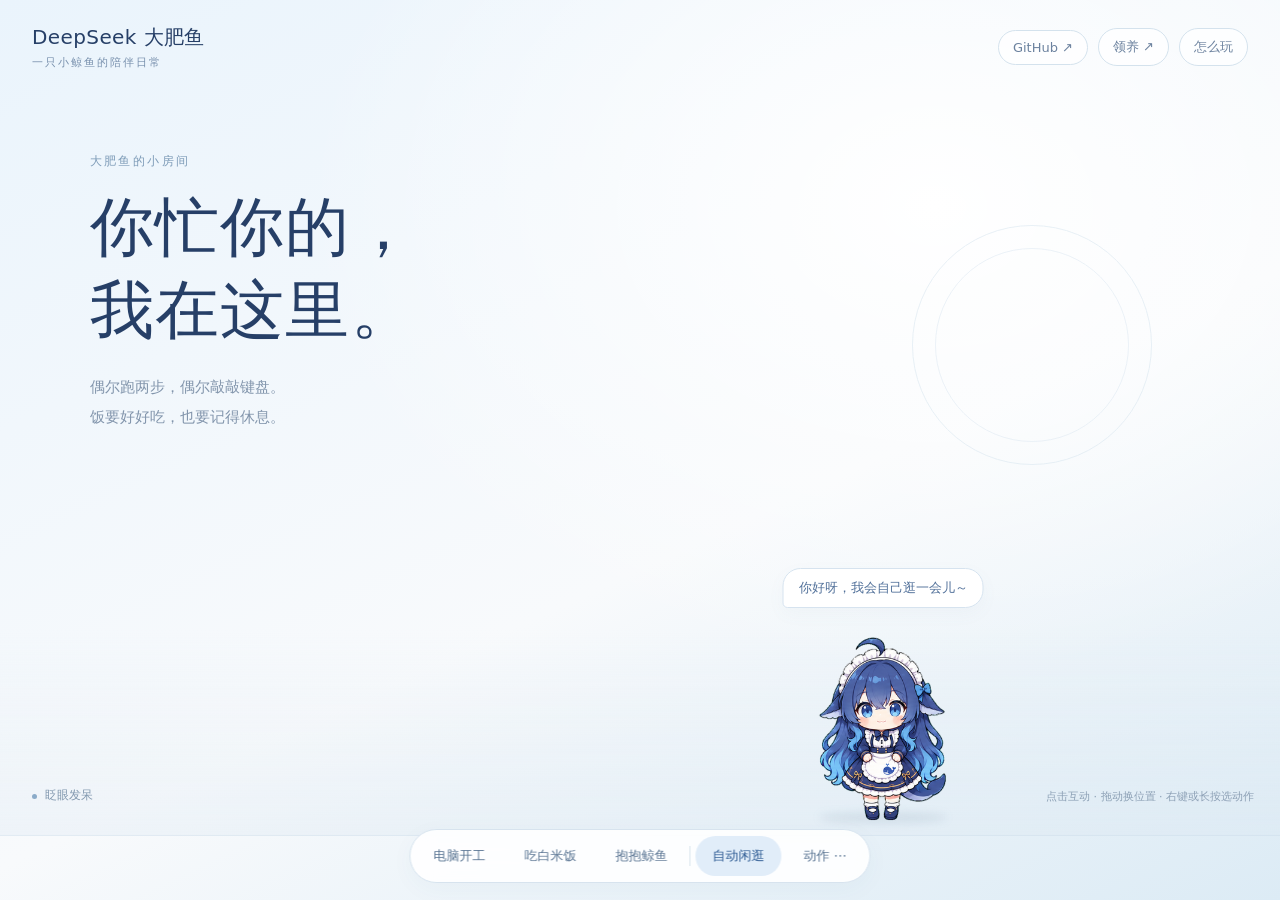
==== index.html @ 4d36d907 "Share DeepSeek pet assets, 60 fps web companion and showcase" ====
<!doctype html><html lang="zh-CN"><head><meta charset="utf-8"><meta name="viewport" content="width=device-width,initial-scale=1,viewport-fit=cover"><meta name="theme-color" content="#edf5fb"><meta name="description" content="会自己散步、开工、吃饭和抱鲸鱼的 DeepSeek 大肥鱼网页桌宠。点击互动，右键选择动作。"><title>大肥鱼的小房间 · 高清互动桌宠</title><link rel="stylesheet" href="pet.css"><link rel="preload" as="image" href="web/idle-00.webp"><script defer src="web/manifest.js"></script><script defer src="pet.js"></script></head><body>
<header><a class="brand" href="https://ai-comic-hhxk233.pages.dev/">DeepSeek 大肥鱼<span>一只小鲸鱼的陪伴日常</span></a><div class="head-links"><a class="github" href="https://github.com/hhxk233/ai-work-pet">GitHub ↗</a><a href="https://chatgpt.com/s/sharepet_6af8b683c4808191aebfabfcd5d52a30">领养 ↗</a><button data-help>怎么玩</button></div></header>
<main><div class="intro"><span class="eyebrow">大肥鱼的小房间</span><h1>你忙你的，<br>我在这里。</h1><p>偶尔跑两步，偶尔敲敲键盘。<br>饭要好好吃，也要记得休息。</p></div><div class="scene-decoration" aria-hidden="true"></div><div class="floor" aria-hidden="true"></div><div id="pet" class="pet" tabindex="0" role="button" aria-label="大肥鱼，点击互动，右键选择动作"><span class="speech" role="status" aria-live="polite"></span><span class="shadow" aria-hidden="true"></span><canvas aria-hidden="true"></canvas></div></main>
<div class="status" id="status" role="status">大肥鱼正在来这里……</div><div class="hint">点击互动 · 拖动换位置 · 右键或长按选动作</div>
<nav class="dock" aria-label="桌宠互动"><button data-action="work">电脑开工</button><button data-action="rice">吃白米饭</button><button data-action="rest">抱抱鲸鱼</button><span class="divider"></span><button data-auto aria-pressed="true">自动闲逛</button><button data-menu aria-expanded="false" aria-controls="menu">动作 ⋯</button></nav>
<div class="menu" id="menu" role="menu" hidden><div class="menu-title">今天想做什么？</div><button role="menuitem" data-action="wave">挥挥手 <kbd>你好呀</kbd></button><button role="menuitem" data-action="jump">开心跳一下</button><button role="menuitem" data-action="left">向左小跑</button><button role="menuitem" data-action="right">向右小跑</button><hr><button role="menuitem" data-action="work">打开电脑工作</button><button role="menuitem" data-action="rice">端起白米饭吃</button><button role="menuitem" data-action="rest">抱小鲸鱼休息</button><button role="menuitem" data-action="stretch">伸懒腰、揉眼睛</button><button role="menuitem" data-action="failed">委屈一下，再振作</button><button role="menuitem" data-action="idle">就在这里发呆</button><hr><button role="menuitem" data-auto aria-pressed="true">自动闲逛</button><button role="menuitem" data-size>切换大／小只</button><button role="menuitem" data-pause aria-pressed="false">暂停动画</button></div>
<dialog class="help" id="help"><h2>大肥鱼会陪着你</h2><p>打开页面，她会自己散步，过一会儿随机工作、吃饭或休息。点击她会收到回应，也可以拖动她换个位置。</p><p>右键点击大肥鱼，或点底部“动作”，就能指定动作。手机支持长按。键盘聚焦她后按回车互动，按 Shift+F10 打开动作菜单。</p><p>不想她走动时可以关闭“自动闲逛”。系统开启减少动态效果时，默认安静待着。</p><p><a href="media/showcase.mp4">观看 2 分 20 秒展示视频</a> · <a href="preview.html">查看 Pets 图集关键帧</a> · <a href="assets/spritesheet.png" download>下载图集</a></p><p class="reduce-note">非官方同人创作。网页使用高清生成画面的连续补帧，与 Pets 宿主的关键帧播放方式不同。</p><button>知道啦</button></dialog><noscript>请启用 JavaScript 与大肥鱼互动。你也可以下载仓库中的图集和展示视频。</noscript>
</body></html>
---- pet.css ----
:root{font-family:system-ui,"Microsoft YaHei",sans-serif;color:#263f67;background:#f3f8fc;color-scheme:light}*{box-sizing:border-box}body{margin:0;overflow:hidden;min-height:100svh;background:radial-gradient(ellipse at 73% 23%,#fff 0,transparent 48%),linear-gradient(155deg,#eaf4fc,#f8fafc 58%,#dcebf5);-webkit-tap-highlight-color:transparent}button,a,input{touch-action:manipulation}button{font:inherit}button,a{outline-offset:5px}a{color:inherit;text-decoration:none}button{cursor:pointer}header{position:fixed;z-index:5;top:0;left:0;right:0;display:flex;justify-content:space-between;gap:20px;align-items:center;padding:24px 32px}.brand{font-size:20px;letter-spacing:.02em}.brand span{display:block;font-size:11px;letter-spacing:.18em;color:#7890ad;margin-top:4px}.head-links{display:flex;align-items:center;gap:10px;font-size:13px;color:#6c829f}.head-links a,.head-links button{padding:9px 14px;border:1px solid #d4e2ed;border-radius:30px;background:#ffffffb0;color:inherit}.intro{position:fixed;top:150px;left:7vw;pointer-events:none;user-select:none}.eyebrow{color:#7d9bb7;font-size:12px;letter-spacing:.2em}.intro h1{font-size:clamp(35px,5vw,64px);font-weight:500;line-height:1.3;letter-spacing:.02em;margin:16px 0 20px}.intro p{color:#8295ac;font-size:15px;line-height:2}.scene-decoration{position:fixed;right:10vw;top:25vh;width:240px;height:240px;border:1px solid #dae7f0;border-radius:50%;opacity:.6;pointer-events:none}.scene-decoration:after{content:"";position:absolute;inset:22px;border:1px solid #e0eaf3;border-radius:50%}.floor{position:fixed;left:0;right:0;bottom:64px;height:23vh;background:linear-gradient(transparent,#dce8f255);border-bottom:1px solid #ccdce980;pointer-events:none}.pet{position:fixed;top:0;left:0;width:230px;height:249px;touch-action:none;cursor:grab;z-index:3;user-select:none;will-change:transform;outline:none}.pet:focus-visible{border-radius:50%;outline:2px dashed #668ebd;outline-offset:-8px}.pet.dragging{cursor:grabbing}.pet canvas{display:block;width:100%;height:100%;pointer-events:none}.shadow{position:absolute;left:22%;right:22%;bottom:2px;height:11px;background:#4e6f8d20;filter:blur(4px);border-radius:50%;z-index:-1}.speech{position:absolute;bottom:87%;left:50%;transform:translateX(-50%);padding:10px 15px;background:#fffffff0;border:1px solid #d6e3ef;border-radius:18px 18px 18px 5px;white-space:nowrap;font-size:13px;color:#52719a;box-shadow:0 6px 18px #6e8aa50b;opacity:0;transition:opacity .18s;pointer-events:none}.speech.show{opacity:1}.dock{position:fixed;z-index:6;left:50%;bottom:17px;transform:translateX(-50%);display:flex;align-items:center;gap:5px;padding:6px;background:#ffffffe3;border:1px solid #d7e3ee;border-radius:40px;box-shadow:0 6px 25px #375b7e0a;backdrop-filter:blur(12px);white-space:nowrap}.dock button{border:0;background:transparent;padding:11px 17px;border-radius:30px;font-size:13px;color:#587392}.dock button:hover,.dock button:focus-visible{background:#eaf2fa;color:#2d5b94}.dock button[aria-pressed=true]{background:#e1edf9;color:#2d5b94}.dock .divider{height:20px;width:1px;background:#d9e3ed}.hint{position:fixed;right:26px;bottom:96px;font-size:11px;color:#8ca0b5;pointer-events:none}.status{position:fixed;left:32px;bottom:96px;font-size:12px;color:#8097ae}.status:before{content:"";display:inline-block;width:5px;height:5px;background:#8babc9;border-radius:50%;margin-right:8px}.menu{position:fixed;z-index:20;min-width:196px;padding:8px;border:1px solid #d5e1ed;background:#fffffff5;border-radius:17px;box-shadow:0 15px 45px #2c476f20;max-height:calc(100svh - 24px);overflow:auto;backdrop-filter:blur(18px)}.menu[hidden]{display:none}.menu-title{font-size:11px;color:#8ca1b7;padding:8px 10px 10px}.menu button{display:flex;justify-content:space-between;align-items:center;width:100%;border:0;background:transparent;padding:10px 12px;text-align:left;color:#426287;font-size:13px;border-radius:10px}.menu button:hover,.menu button:focus-visible{background:#eaf2fb;outline:none}.menu hr{border:0;border-top:1px solid #e2eaf3;margin:5px 8px}.menu kbd{font:10px system-ui;color:#8ca1b7}.help{border:1px solid #d9e4ed;border-radius:24px;padding:30px;max-width:440px;color:#426287;background:#f9fcff;box-shadow:0 20px 70px #2c476f20}.help::backdrop{background:#34516c33;backdrop-filter:blur(6px)}.help h2{font-size:23px;font-weight:500;margin-top:0}.help p{font-size:14px;line-height:1.9;color:#768ca5}.help button{border:0;border-radius:24px;padding:11px 22px;background:#4e78a9;color:white}.help a{color:#3f6fa7;text-decoration:underline}.reduce-note{color:#8c9cad;font-size:12px}.pet-size-large .pet{width:288px;height:312px}@media(max-width:620px){header{padding:20px}.brand{font-size:18px}.head-links{gap:5px;font-size:11px}.head-links a,.head-links button{padding:8px 10px}.head-links .github{display:none}.intro{top:135px;left:8vw}.intro h1{font-size:38px}.intro p{font-size:13px}.scene-decoration{width:160px;height:160px;right:-40px;top:27vh}.pet{width:180px;height:195px}.dock{bottom:max(14px,env(safe-area-inset-bottom));gap:0;padding:5px}.dock button{padding:11px 13px;font-size:12px}.status{left:20px;bottom:88px;font-size:11px}.hint{right:20px;bottom:111px;font-size:10px}.pet-size-large .pet{width:230px;height:249px}}@media(prefers-reduced-motion:reduce){.speech{transition:none}}
@media(max-width:620px){.dock button{padding:11px 9px;font-size:11.5px}}
@media(max-width:620px){.hint{left:8vw;right:auto;top:355px;bottom:auto;font-size:10px}}
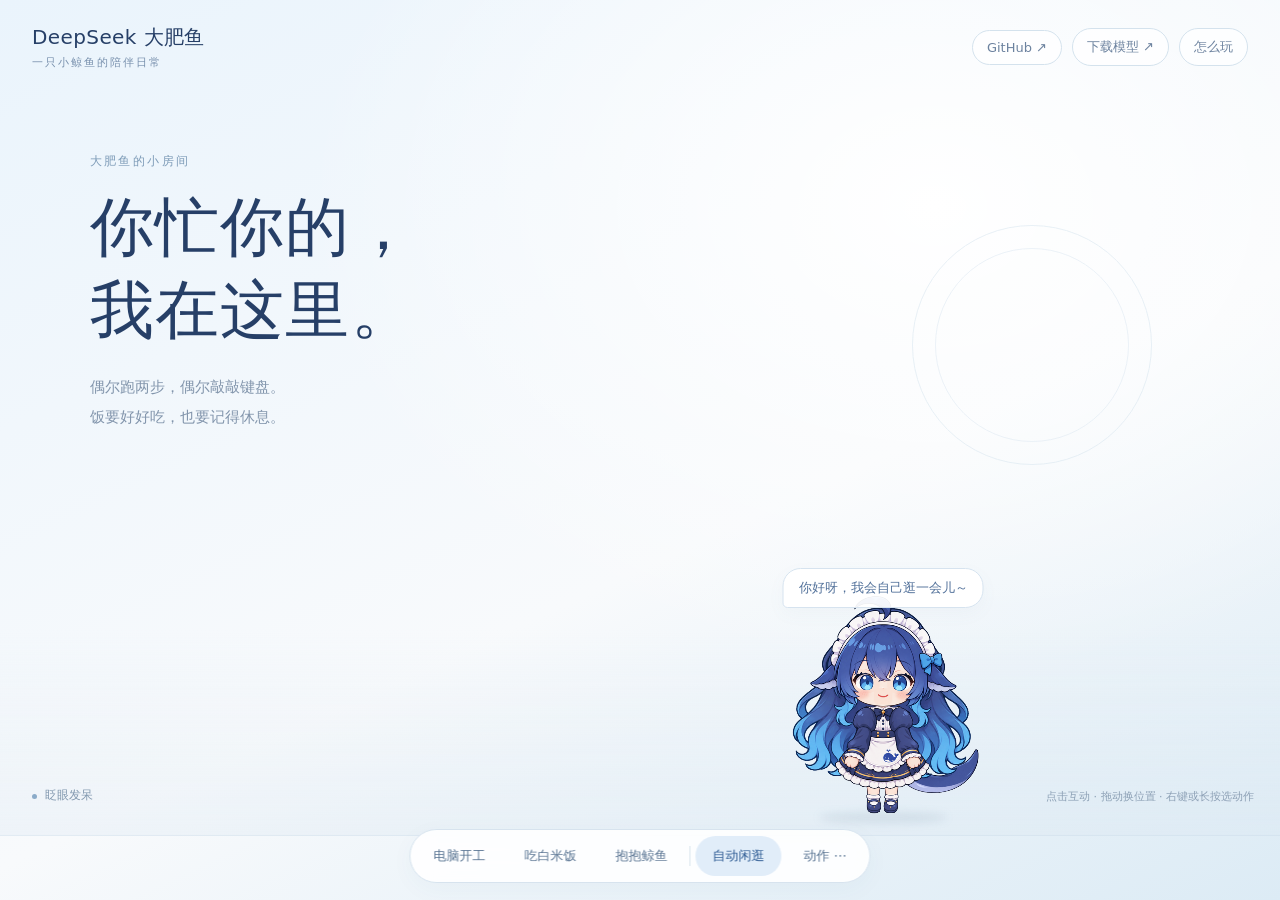
==== commit 7ca26257: "Replace interpolated clips with layered Live2D companion" ====
--- a/index.html
+++ b/index.html
@@ -1,8 +1,8 @@
-<!doctype html><html lang="zh-CN"><head><meta charset="utf-8"><meta name="viewport" content="width=device-width,initial-scale=1,viewport-fit=cover"><meta name="theme-color" content="#edf5fb"><meta name="description" content="会自己散步、开工、吃饭和抱鲸鱼的 DeepSeek 大肥鱼网页桌宠。点击互动，右键选择动作。"><title>大肥鱼的小房间 · 高清互动桌宠</title><link rel="stylesheet" href="pet.css"><link rel="preload" as="image" href="web/idle-00.webp"><script defer src="web/manifest.js"></script><script defer src="pet.js"></script></head><body>
-<header><a class="brand" href="https://ai-comic-hhxk233.pages.dev/">DeepSeek 大肥鱼<span>一只小鲸鱼的陪伴日常</span></a><div class="head-links"><a class="github" href="https://github.com/hhxk233/ai-work-pet">GitHub ↗</a><a href="https://chatgpt.com/s/sharepet_6af8b683c4808191aebfabfcd5d52a30">领养 ↗</a><button data-help>怎么玩</button></div></header>
+<!doctype html><html lang="zh-CN"><head><meta charset="utf-8"><meta name="viewport" content="width=device-width,initial-scale=1,viewport-fit=cover"><meta name="theme-color" content="#edf5fb"><meta name="description" content="会自己散步、开工、吃饭和抱鲸鱼的 DeepSeek 大肥鱼网页桌宠。点击互动，右键选择动作。"><title>大肥鱼的小房间 · 高清互动桌宠</title><link rel="stylesheet" href="pet.css"><script defer src="motion.js"></script><script defer src="rig-drive.js"></script><script defer src="pet.js"></script></head><body>
+<header><a class="brand" href="https://ai-comic-hhxk233.pages.dev/">DeepSeek 大肥鱼<span>一只小鲸鱼的陪伴日常</span></a><div class="head-links"><a class="github" href="https://github.com/hhxk233/ai-work-pet">GitHub ↗</a><a href="downloads/deepseek-live2d-source.zip" download>下载模型 ↗</a><button data-help>怎么玩</button></div></header>
 <main><div class="intro"><span class="eyebrow">大肥鱼的小房间</span><h1>你忙你的，<br>我在这里。</h1><p>偶尔跑两步，偶尔敲敲键盘。<br>饭要好好吃，也要记得休息。</p></div><div class="scene-decoration" aria-hidden="true"></div><div class="floor" aria-hidden="true"></div><div id="pet" class="pet" tabindex="0" role="button" aria-label="大肥鱼，点击互动，右键选择动作"><span class="speech" role="status" aria-live="polite"></span><span class="shadow" aria-hidden="true"></span><canvas aria-hidden="true"></canvas></div></main>
 <div class="status" id="status" role="status">大肥鱼正在来这里……</div><div class="hint">点击互动 · 拖动换位置 · 右键或长按选动作</div>
 <nav class="dock" aria-label="桌宠互动"><button data-action="work">电脑开工</button><button data-action="rice">吃白米饭</button><button data-action="rest">抱抱鲸鱼</button><span class="divider"></span><button data-auto aria-pressed="true">自动闲逛</button><button data-menu aria-expanded="false" aria-controls="menu">动作 ⋯</button></nav>
-<div class="menu" id="menu" role="menu" hidden><div class="menu-title">今天想做什么？</div><button role="menuitem" data-action="wave">挥挥手 <kbd>你好呀</kbd></button><button role="menuitem" data-action="jump">开心跳一下</button><button role="menuitem" data-action="left">向左小跑</button><button role="menuitem" data-action="right">向右小跑</button><hr><button role="menuitem" data-action="work">打开电脑工作</button><button role="menuitem" data-action="rice">端起白米饭吃</button><button role="menuitem" data-action="rest">抱小鲸鱼休息</button><button role="menuitem" data-action="stretch">伸懒腰、揉眼睛</button><button role="menuitem" data-action="failed">委屈一下，再振作</button><button role="menuitem" data-action="idle">就在这里发呆</button><hr><button role="menuitem" data-auto aria-pressed="true">自动闲逛</button><button role="menuitem" data-size>切换大／小只</button><button role="menuitem" data-pause aria-pressed="false">暂停动画</button></div>
-<dialog class="help" id="help"><h2>大肥鱼会陪着你</h2><p>打开页面，她会自己散步，过一会儿随机工作、吃饭或休息。点击她会收到回应，也可以拖动她换个位置。</p><p>右键点击大肥鱼，或点底部“动作”，就能指定动作。手机支持长按。键盘聚焦她后按回车互动，按 Shift+F10 打开动作菜单。</p><p>不想她走动时可以关闭“自动闲逛”。系统开启减少动态效果时，默认安静待着。</p><p><a href="media/showcase.mp4">观看 2 分 20 秒展示视频</a> · <a href="preview.html">查看 Pets 图集关键帧</a> · <a href="assets/spritesheet.png" download>下载图集</a></p><p class="reduce-note">非官方同人创作。网页使用高清生成画面的连续补帧，与 Pets 宿主的关键帧播放方式不同。</p><button>知道啦</button></dialog><noscript>请启用 JavaScript 与大肥鱼互动。你也可以下载仓库中的图集和展示视频。</noscript>
+<div class="menu" id="menu" role="menu" hidden><div class="menu-title">今天想做什么？</div><button role="menuitem" data-action="wave">挥挥手 <kbd>你好呀</kbd></button><button role="menuitem" data-action="jump">开心跳一下</button><button role="menuitem" data-action="left">向左小跑</button><button role="menuitem" data-action="right">向右小跑</button><hr><button role="menuitem" data-action="work">打开电脑工作</button><button role="menuitem" data-action="rice">端起白米饭吃</button><button role="menuitem" data-action="rest">抱小鲸鱼休息</button><button role="menuitem" data-action="think">抬头想一想</button><button role="menuitem" data-action="stretch">伸懒腰、揉眼睛</button><button role="menuitem" data-action="failed">委屈一下，再振作</button><button role="menuitem" data-action="idle">就在这里发呆</button><hr><button role="menuitem" data-auto aria-pressed="true">自动闲逛</button><button role="menuitem" data-size>切换大／小只</button><button role="menuitem" data-pause aria-pressed="false">暂停动画</button></div>
+<dialog class="help" id="help"><h2>大肥鱼会陪着你</h2><p>打开页面，她会自己散步，过一会儿随机工作、吃饭或休息。点击她会收到回应，也可以拖动她换个位置。</p><p>右键点击大肥鱼，或点底部“动作”，就能指定动作。手机支持长按。键盘聚焦她后按回车互动，按 Shift+F10 打开动作菜单。</p><p>不想她走动时可以关闭“自动闲逛”。系统开启减少动态效果时，默认安静待着。</p><p><a href="media/showcase.mp4">观看 2 分 20 秒展示视频</a> · <a href="downloads/deepseek-live2d-source.zip" download>下载分层模型与源文件</a></p><p class="reduce-note">非官方同人创作。网页使用分层模型实时驱动动作；同一套脸、身体和道具保持连续。原生 Pets 仍受宿主图集播放方式限制。</p><button>知道啦</button></dialog><noscript>请启用 JavaScript 与大肥鱼互动。你也可以下载仓库中的图集和展示视频。</noscript>
 </body></html>
--- a/pet.css
+++ b/pet.css
@@ -1,3 +1,5 @@
 :root{font-family:system-ui,"Microsoft YaHei",sans-serif;color:#263f67;background:#f3f8fc;color-scheme:light}*{box-sizing:border-box}body{margin:0;overflow:hidden;min-height:100svh;background:radial-gradient(ellipse at 73% 23%,#fff 0,transparent 48%),linear-gradient(155deg,#eaf4fc,#f8fafc 58%,#dcebf5);-webkit-tap-highlight-color:transparent}button,a,input{touch-action:manipulation}button{font:inherit}button,a{outline-offset:5px}a{color:inherit;text-decoration:none}button{cursor:pointer}header{position:fixed;z-index:5;top:0;left:0;right:0;display:flex;justify-content:space-between;gap:20px;align-items:center;padding:24px 32px}.brand{font-size:20px;letter-spacing:.02em}.brand span{display:block;font-size:11px;letter-spacing:.18em;color:#7890ad;margin-top:4px}.head-links{display:flex;align-items:center;gap:10px;font-size:13px;color:#6c829f}.head-links a,.head-links button{padding:9px 14px;border:1px solid #d4e2ed;border-radius:30px;background:#ffffffb0;color:inherit}.intro{position:fixed;top:150px;left:7vw;pointer-events:none;user-select:none}.eyebrow{color:#7d9bb7;font-size:12px;letter-spacing:.2em}.intro h1{font-size:clamp(35px,5vw,64px);font-weight:500;line-height:1.3;letter-spacing:.02em;margin:16px 0 20px}.intro p{color:#8295ac;font-size:15px;line-height:2}.scene-decoration{position:fixed;right:10vw;top:25vh;width:240px;height:240px;border:1px solid #dae7f0;border-radius:50%;opacity:.6;pointer-events:none}.scene-decoration:after{content:"";position:absolute;inset:22px;border:1px solid #e0eaf3;border-radius:50%}.floor{position:fixed;left:0;right:0;bottom:64px;height:23vh;background:linear-gradient(transparent,#dce8f255);border-bottom:1px solid #ccdce980;pointer-events:none}.pet{position:fixed;top:0;left:0;width:230px;height:249px;touch-action:none;cursor:grab;z-index:3;user-select:none;will-change:transform;outline:none}.pet:focus-visible{border-radius:50%;outline:2px dashed #668ebd;outline-offset:-8px}.pet.dragging{cursor:grabbing}.pet canvas{display:block;width:100%;height:100%;pointer-events:none}.shadow{position:absolute;left:22%;right:22%;bottom:2px;height:11px;background:#4e6f8d20;filter:blur(4px);border-radius:50%;z-index:-1}.speech{position:absolute;bottom:87%;left:50%;transform:translateX(-50%);padding:10px 15px;background:#fffffff0;border:1px solid #d6e3ef;border-radius:18px 18px 18px 5px;white-space:nowrap;font-size:13px;color:#52719a;box-shadow:0 6px 18px #6e8aa50b;opacity:0;transition:opacity .18s;pointer-events:none}.speech.show{opacity:1}.dock{position:fixed;z-index:6;left:50%;bottom:17px;transform:translateX(-50%);display:flex;align-items:center;gap:5px;padding:6px;background:#ffffffe3;border:1px solid #d7e3ee;border-radius:40px;box-shadow:0 6px 25px #375b7e0a;backdrop-filter:blur(12px);white-space:nowrap}.dock button{border:0;background:transparent;padding:11px 17px;border-radius:30px;font-size:13px;color:#587392}.dock button:hover,.dock button:focus-visible{background:#eaf2fa;color:#2d5b94}.dock button[aria-pressed=true]{background:#e1edf9;color:#2d5b94}.dock .divider{height:20px;width:1px;background:#d9e3ed}.hint{position:fixed;right:26px;bottom:96px;font-size:11px;color:#8ca0b5;pointer-events:none}.status{position:fixed;left:32px;bottom:96px;font-size:12px;color:#8097ae}.status:before{content:"";display:inline-block;width:5px;height:5px;background:#8babc9;border-radius:50%;margin-right:8px}.menu{position:fixed;z-index:20;min-width:196px;padding:8px;border:1px solid #d5e1ed;background:#fffffff5;border-radius:17px;box-shadow:0 15px 45px #2c476f20;max-height:calc(100svh - 24px);overflow:auto;backdrop-filter:blur(18px)}.menu[hidden]{display:none}.menu-title{font-size:11px;color:#8ca1b7;padding:8px 10px 10px}.menu button{display:flex;justify-content:space-between;align-items:center;width:100%;border:0;background:transparent;padding:10px 12px;text-align:left;color:#426287;font-size:13px;border-radius:10px}.menu button:hover,.menu button:focus-visible{background:#eaf2fb;outline:none}.menu hr{border:0;border-top:1px solid #e2eaf3;margin:5px 8px}.menu kbd{font:10px system-ui;color:#8ca1b7}.help{border:1px solid #d9e4ed;border-radius:24px;padding:30px;max-width:440px;color:#426287;background:#f9fcff;box-shadow:0 20px 70px #2c476f20}.help::backdrop{background:#34516c33;backdrop-filter:blur(6px)}.help h2{font-size:23px;font-weight:500;margin-top:0}.help p{font-size:14px;line-height:1.9;color:#768ca5}.help button{border:0;border-radius:24px;padding:11px 22px;background:#4e78a9;color:white}.help a{color:#3f6fa7;text-decoration:underline}.reduce-note{color:#8c9cad;font-size:12px}.pet-size-large .pet{width:288px;height:312px}@media(max-width:620px){header{padding:20px}.brand{font-size:18px}.head-links{gap:5px;font-size:11px}.head-links a,.head-links button{padding:8px 10px}.head-links .github{display:none}.intro{top:135px;left:8vw}.intro h1{font-size:38px}.intro p{font-size:13px}.scene-decoration{width:160px;height:160px;right:-40px;top:27vh}.pet{width:180px;height:195px}.dock{bottom:max(14px,env(safe-area-inset-bottom));gap:0;padding:5px}.dock button{padding:11px 13px;font-size:12px}.status{left:20px;bottom:88px;font-size:11px}.hint{right:20px;bottom:111px;font-size:10px}.pet-size-large .pet{width:230px;height:249px}}@media(prefers-reduced-motion:reduce){.speech{transition:none}}
 @media(max-width:620px){.dock button{padding:11px 9px;font-size:11.5px}}
 @media(max-width:620px){.hint{left:8vw;right:auto;top:355px;bottom:auto;font-size:10px}}
+
+.pet .prop-overlay{position:absolute;inset:0;pointer-events:none}
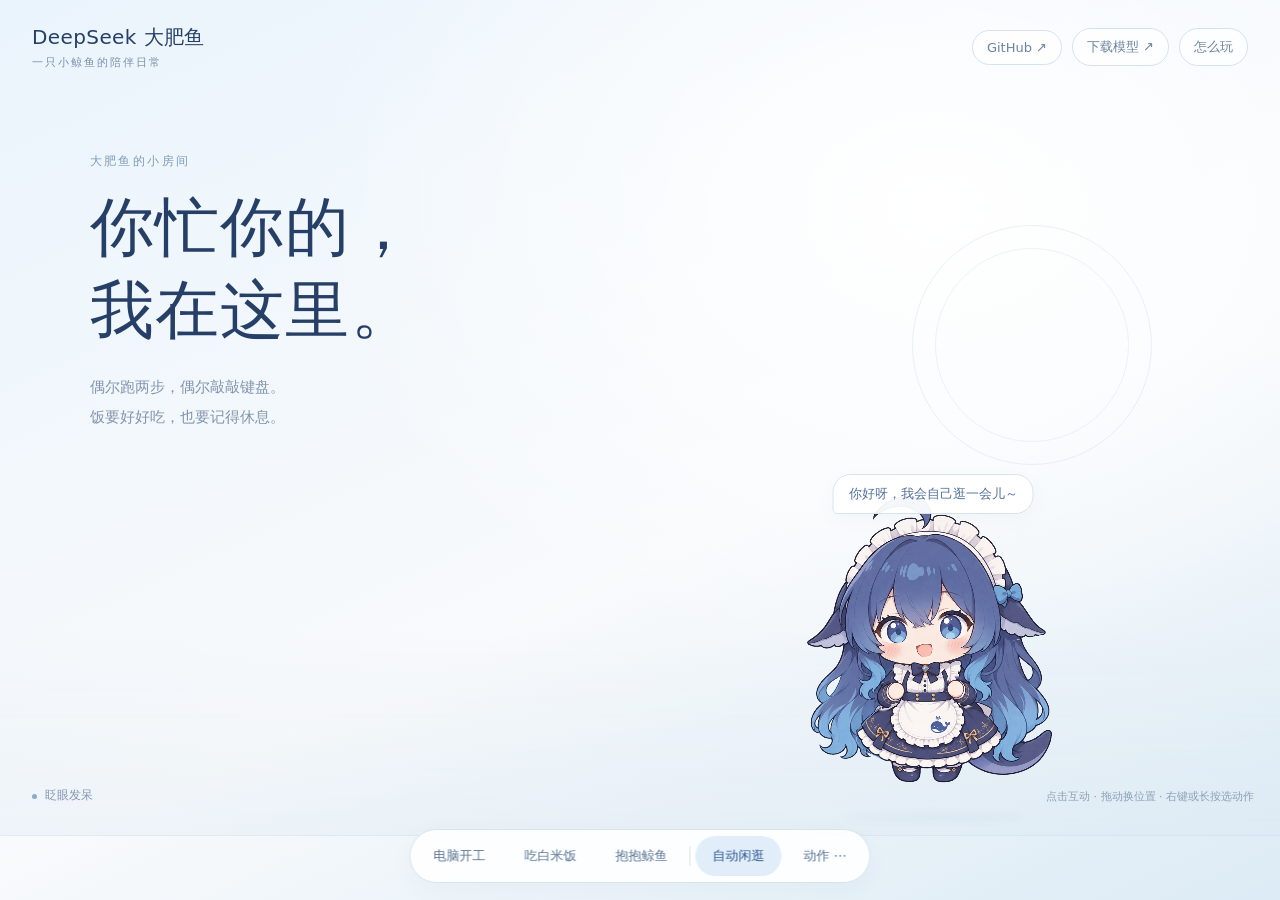
==== commit 4dcd179a: "Rebuild DeepSeek from approved reference with continuous prop interactions" ====
--- a/index.html
+++ b/index.html
@@ -1,8 +1,8 @@
-<!doctype html><html lang="zh-CN"><head><meta charset="utf-8"><meta name="viewport" content="width=device-width,initial-scale=1,viewport-fit=cover"><meta name="theme-color" content="#edf5fb"><meta name="description" content="会自己散步、开工、吃饭和抱鲸鱼的 DeepSeek 大肥鱼网页桌宠。点击互动，右键选择动作。"><title>大肥鱼的小房间 · 高清互动桌宠</title><link rel="stylesheet" href="pet.css"><script defer src="motion.js"></script><script defer src="rig-drive.js"></script><script defer src="pet.js"></script></head><body>
+<!doctype html><html lang="zh-CN"><head><meta charset="utf-8"><meta name="viewport" content="width=device-width,initial-scale=1,viewport-fit=cover"><meta name="theme-color" content="#edf5fb"><meta name="description" content="会自己散步、开工、吃饭和抱鲸鱼的 DeepSeek 大肥鱼网页桌宠。点击互动，右键选择动作。"><title>大肥鱼的小房间 · 高清互动桌宠</title><link rel="stylesheet" href="pet.css"><script defer src="motion.js"></script><script defer src="props.js"></script><script defer src="pet.js"></script></head><body>
 <header><a class="brand" href="https://ai-comic-hhxk233.pages.dev/">DeepSeek 大肥鱼<span>一只小鲸鱼的陪伴日常</span></a><div class="head-links"><a class="github" href="https://github.com/hhxk233/ai-work-pet">GitHub ↗</a><a href="downloads/deepseek-live2d-source.zip" download>下载模型 ↗</a><button data-help>怎么玩</button></div></header>
 <main><div class="intro"><span class="eyebrow">大肥鱼的小房间</span><h1>你忙你的，<br>我在这里。</h1><p>偶尔跑两步，偶尔敲敲键盘。<br>饭要好好吃，也要记得休息。</p></div><div class="scene-decoration" aria-hidden="true"></div><div class="floor" aria-hidden="true"></div><div id="pet" class="pet" tabindex="0" role="button" aria-label="大肥鱼，点击互动，右键选择动作"><span class="speech" role="status" aria-live="polite"></span><span class="shadow" aria-hidden="true"></span><canvas aria-hidden="true"></canvas></div></main>
 <div class="status" id="status" role="status">大肥鱼正在来这里……</div><div class="hint">点击互动 · 拖动换位置 · 右键或长按选动作</div>
 <nav class="dock" aria-label="桌宠互动"><button data-action="work">电脑开工</button><button data-action="rice">吃白米饭</button><button data-action="rest">抱抱鲸鱼</button><span class="divider"></span><button data-auto aria-pressed="true">自动闲逛</button><button data-menu aria-expanded="false" aria-controls="menu">动作 ⋯</button></nav>
-<div class="menu" id="menu" role="menu" hidden><div class="menu-title">今天想做什么？</div><button role="menuitem" data-action="wave">挥挥手 <kbd>你好呀</kbd></button><button role="menuitem" data-action="jump">开心跳一下</button><button role="menuitem" data-action="left">向左小跑</button><button role="menuitem" data-action="right">向右小跑</button><hr><button role="menuitem" data-action="work">打开电脑工作</button><button role="menuitem" data-action="rice">端起白米饭吃</button><button role="menuitem" data-action="rest">抱小鲸鱼休息</button><button role="menuitem" data-action="think">抬头想一想</button><button role="menuitem" data-action="stretch">伸懒腰、揉眼睛</button><button role="menuitem" data-action="failed">委屈一下，再振作</button><button role="menuitem" data-action="idle">就在这里发呆</button><hr><button role="menuitem" data-auto aria-pressed="true">自动闲逛</button><button role="menuitem" data-size>切换大／小只</button><button role="menuitem" data-pause aria-pressed="false">暂停动画</button></div>
-<dialog class="help" id="help"><h2>大肥鱼会陪着你</h2><p>打开页面，她会自己散步，过一会儿随机工作、吃饭或休息。点击她会收到回应，也可以拖动她换个位置。</p><p>右键点击大肥鱼，或点底部“动作”，就能指定动作。手机支持长按。键盘聚焦她后按回车互动，按 Shift+F10 打开动作菜单。</p><p>不想她走动时可以关闭“自动闲逛”。系统开启减少动态效果时，默认安静待着。</p><p><a href="media/showcase.mp4">观看 2 分 20 秒展示视频</a> · <a href="downloads/deepseek-live2d-source.zip" download>下载分层模型与源文件</a></p><p class="reduce-note">非官方同人创作。网页使用分层模型实时驱动动作；同一套脸、身体和道具保持连续。原生 Pets 仍受宿主图集播放方式限制。</p><button>知道啦</button></dialog><noscript>请启用 JavaScript 与大肥鱼互动。你也可以下载仓库中的图集和展示视频。</noscript>
+<div class="menu" id="menu" role="menu" hidden><div class="menu-title">今天想做什么？</div><button role="menuitem" data-action="wave">挥挥手 <kbd>你好呀</kbd></button><button role="menuitem" data-action="jump">开心跳一下</button><button role="menuitem" data-action="left">向左小跑</button><button role="menuitem" data-action="right">向右小跑</button><hr><button role="menuitem" data-action="work">打开电脑工作</button><button role="menuitem" data-action="rice">端起白米饭吃</button><button role="menuitem" data-action="rest">抱小鲸鱼休息</button><button role="menuitem" data-action="think">歪头想一想</button><button role="menuitem" data-action="stretch">伸个懒腰</button><button role="menuitem" data-action="failed">歪头撒个娇</button><button role="menuitem" data-action="idle">就在这里发呆</button><hr><button role="menuitem" data-auto aria-pressed="true">自动闲逛</button><button role="menuitem" data-size>切换大／小只</button><button role="menuitem" data-pause aria-pressed="false">暂停动画</button></div>
+<dialog class="help" id="help"><h2>大肥鱼会陪着你</h2><p>打开页面，她会自己散步，过一会儿随机工作、吃饭或休息。点击她会收到回应，也可以拖动她换个位置。</p><p>右键点击大肥鱼，或点底部“动作”，就能指定动作。手机支持长按。键盘聚焦她后按回车互动，按 Shift+F10 打开动作菜单。</p><p>不想她走动时可以关闭“自动闲逛”。系统开启减少动态效果时，默认安静待着。</p><p><a href="media/showcase.mp4">观看 2 分 20 秒展示视频</a> · <a href="downloads/deepseek-live2d-source.zip" download>下载分层模型与源文件</a></p><p class="reduce-note">非官方同人创作。按原设定重制的分层互动角色。眨眼、小步走动、抱鲸鱼，也会搬出电脑和吃白米饭。</p><button>知道啦</button></dialog><noscript>请启用 JavaScript 与大肥鱼互动。你也可以下载仓库中的图集和展示视频。</noscript>
 </body></html>
--- a/pet.css
+++ b/pet.css
@@ -1,4 +1,4 @@
-:root{font-family:system-ui,"Microsoft YaHei",sans-serif;color:#263f67;background:#f3f8fc;color-scheme:light}*{box-sizing:border-box}body{margin:0;overflow:hidden;min-height:100svh;background:radial-gradient(ellipse at 73% 23%,#fff 0,transparent 48%),linear-gradient(155deg,#eaf4fc,#f8fafc 58%,#dcebf5);-webkit-tap-highlight-color:transparent}button,a,input{touch-action:manipulation}button{font:inherit}button,a{outline-offset:5px}a{color:inherit;text-decoration:none}button{cursor:pointer}header{position:fixed;z-index:5;top:0;left:0;right:0;display:flex;justify-content:space-between;gap:20px;align-items:center;padding:24px 32px}.brand{font-size:20px;letter-spacing:.02em}.brand span{display:block;font-size:11px;letter-spacing:.18em;color:#7890ad;margin-top:4px}.head-links{display:flex;align-items:center;gap:10px;font-size:13px;color:#6c829f}.head-links a,.head-links button{padding:9px 14px;border:1px solid #d4e2ed;border-radius:30px;background:#ffffffb0;color:inherit}.intro{position:fixed;top:150px;left:7vw;pointer-events:none;user-select:none}.eyebrow{color:#7d9bb7;font-size:12px;letter-spacing:.2em}.intro h1{font-size:clamp(35px,5vw,64px);font-weight:500;line-height:1.3;letter-spacing:.02em;margin:16px 0 20px}.intro p{color:#8295ac;font-size:15px;line-height:2}.scene-decoration{position:fixed;right:10vw;top:25vh;width:240px;height:240px;border:1px solid #dae7f0;border-radius:50%;opacity:.6;pointer-events:none}.scene-decoration:after{content:"";position:absolute;inset:22px;border:1px solid #e0eaf3;border-radius:50%}.floor{position:fixed;left:0;right:0;bottom:64px;height:23vh;background:linear-gradient(transparent,#dce8f255);border-bottom:1px solid #ccdce980;pointer-events:none}.pet{position:fixed;top:0;left:0;width:230px;height:249px;touch-action:none;cursor:grab;z-index:3;user-select:none;will-change:transform;outline:none}.pet:focus-visible{border-radius:50%;outline:2px dashed #668ebd;outline-offset:-8px}.pet.dragging{cursor:grabbing}.pet canvas{display:block;width:100%;height:100%;pointer-events:none}.shadow{position:absolute;left:22%;right:22%;bottom:2px;height:11px;background:#4e6f8d20;filter:blur(4px);border-radius:50%;z-index:-1}.speech{position:absolute;bottom:87%;left:50%;transform:translateX(-50%);padding:10px 15px;background:#fffffff0;border:1px solid #d6e3ef;border-radius:18px 18px 18px 5px;white-space:nowrap;font-size:13px;color:#52719a;box-shadow:0 6px 18px #6e8aa50b;opacity:0;transition:opacity .18s;pointer-events:none}.speech.show{opacity:1}.dock{position:fixed;z-index:6;left:50%;bottom:17px;transform:translateX(-50%);display:flex;align-items:center;gap:5px;padding:6px;background:#ffffffe3;border:1px solid #d7e3ee;border-radius:40px;box-shadow:0 6px 25px #375b7e0a;backdrop-filter:blur(12px);white-space:nowrap}.dock button{border:0;background:transparent;padding:11px 17px;border-radius:30px;font-size:13px;color:#587392}.dock button:hover,.dock button:focus-visible{background:#eaf2fa;color:#2d5b94}.dock button[aria-pressed=true]{background:#e1edf9;color:#2d5b94}.dock .divider{height:20px;width:1px;background:#d9e3ed}.hint{position:fixed;right:26px;bottom:96px;font-size:11px;color:#8ca0b5;pointer-events:none}.status{position:fixed;left:32px;bottom:96px;font-size:12px;color:#8097ae}.status:before{content:"";display:inline-block;width:5px;height:5px;background:#8babc9;border-radius:50%;margin-right:8px}.menu{position:fixed;z-index:20;min-width:196px;padding:8px;border:1px solid #d5e1ed;background:#fffffff5;border-radius:17px;box-shadow:0 15px 45px #2c476f20;max-height:calc(100svh - 24px);overflow:auto;backdrop-filter:blur(18px)}.menu[hidden]{display:none}.menu-title{font-size:11px;color:#8ca1b7;padding:8px 10px 10px}.menu button{display:flex;justify-content:space-between;align-items:center;width:100%;border:0;background:transparent;padding:10px 12px;text-align:left;color:#426287;font-size:13px;border-radius:10px}.menu button:hover,.menu button:focus-visible{background:#eaf2fb;outline:none}.menu hr{border:0;border-top:1px solid #e2eaf3;margin:5px 8px}.menu kbd{font:10px system-ui;color:#8ca1b7}.help{border:1px solid #d9e4ed;border-radius:24px;padding:30px;max-width:440px;color:#426287;background:#f9fcff;box-shadow:0 20px 70px #2c476f20}.help::backdrop{background:#34516c33;backdrop-filter:blur(6px)}.help h2{font-size:23px;font-weight:500;margin-top:0}.help p{font-size:14px;line-height:1.9;color:#768ca5}.help button{border:0;border-radius:24px;padding:11px 22px;background:#4e78a9;color:white}.help a{color:#3f6fa7;text-decoration:underline}.reduce-note{color:#8c9cad;font-size:12px}.pet-size-large .pet{width:288px;height:312px}@media(max-width:620px){header{padding:20px}.brand{font-size:18px}.head-links{gap:5px;font-size:11px}.head-links a,.head-links button{padding:8px 10px}.head-links .github{display:none}.intro{top:135px;left:8vw}.intro h1{font-size:38px}.intro p{font-size:13px}.scene-decoration{width:160px;height:160px;right:-40px;top:27vh}.pet{width:180px;height:195px}.dock{bottom:max(14px,env(safe-area-inset-bottom));gap:0;padding:5px}.dock button{padding:11px 13px;font-size:12px}.status{left:20px;bottom:88px;font-size:11px}.hint{right:20px;bottom:111px;font-size:10px}.pet-size-large .pet{width:230px;height:249px}}@media(prefers-reduced-motion:reduce){.speech{transition:none}}
+:root{font-family:system-ui,"Microsoft YaHei",sans-serif;color:#263f67;background:#f3f8fc;color-scheme:light}*{box-sizing:border-box}body{margin:0;overflow:hidden;min-height:100svh;background:radial-gradient(ellipse at 73% 23%,#fff 0,transparent 48%),linear-gradient(155deg,#eaf4fc,#f8fafc 58%,#dcebf5);-webkit-tap-highlight-color:transparent}button,a,input{touch-action:manipulation}button{font:inherit}button,a{outline-offset:5px}a{color:inherit;text-decoration:none}button{cursor:pointer}header{position:fixed;z-index:5;top:0;left:0;right:0;display:flex;justify-content:space-between;gap:20px;align-items:center;padding:24px 32px}.brand{font-size:20px;letter-spacing:.02em}.brand span{display:block;font-size:11px;letter-spacing:.18em;color:#7890ad;margin-top:4px}.head-links{display:flex;align-items:center;gap:10px;font-size:13px;color:#6c829f}.head-links a,.head-links button{padding:9px 14px;border:1px solid #d4e2ed;border-radius:30px;background:#ffffffb0;color:inherit}.intro{position:fixed;top:150px;left:7vw;pointer-events:none;user-select:none}.eyebrow{color:#7d9bb7;font-size:12px;letter-spacing:.2em}.intro h1{font-size:clamp(35px,5vw,64px);font-weight:500;line-height:1.3;letter-spacing:.02em;margin:16px 0 20px}.intro p{color:#8295ac;font-size:15px;line-height:2}.scene-decoration{position:fixed;right:10vw;top:25vh;width:240px;height:240px;border:1px solid #dae7f0;border-radius:50%;opacity:.6;pointer-events:none}.scene-decoration:after{content:"";position:absolute;inset:22px;border:1px solid #e0eaf3;border-radius:50%}.floor{position:fixed;left:0;right:0;bottom:64px;height:23vh;background:linear-gradient(transparent,#dce8f255);border-bottom:1px solid #ccdce980;pointer-events:none}.pet{position:fixed;top:0;left:0;width:330px;height:358px;touch-action:none;cursor:grab;z-index:3;user-select:none;will-change:transform;outline:none}.pet:focus-visible{border-radius:50%;outline:2px dashed #668ebd;outline-offset:-8px}.pet.dragging{cursor:grabbing}.pet canvas{display:block;width:100%;height:100%;pointer-events:none}.shadow{position:absolute;left:22%;right:22%;bottom:2px;height:11px;background:#4e6f8d20;filter:blur(4px);border-radius:50%;z-index:-1}.speech{position:absolute;bottom:87%;left:50%;transform:translateX(-50%);padding:10px 15px;background:#fffffff0;border:1px solid #d6e3ef;border-radius:18px 18px 18px 5px;white-space:nowrap;font-size:13px;color:#52719a;box-shadow:0 6px 18px #6e8aa50b;opacity:0;transition:opacity .18s;pointer-events:none}.speech.show{opacity:1}.dock{position:fixed;z-index:6;left:50%;bottom:17px;transform:translateX(-50%);display:flex;align-items:center;gap:5px;padding:6px;background:#ffffffe3;border:1px solid #d7e3ee;border-radius:40px;box-shadow:0 6px 25px #375b7e0a;backdrop-filter:blur(12px);white-space:nowrap}.dock button{border:0;background:transparent;padding:11px 17px;border-radius:30px;font-size:13px;color:#587392}.dock button:hover,.dock button:focus-visible{background:#eaf2fa;color:#2d5b94}.dock button[aria-pressed=true]{background:#e1edf9;color:#2d5b94}.dock .divider{height:20px;width:1px;background:#d9e3ed}.hint{position:fixed;right:26px;bottom:96px;font-size:11px;color:#8ca0b5;pointer-events:none}.status{position:fixed;left:32px;bottom:96px;font-size:12px;color:#8097ae}.status:before{content:"";display:inline-block;width:5px;height:5px;background:#8babc9;border-radius:50%;margin-right:8px}.menu{position:fixed;z-index:20;min-width:196px;padding:8px;border:1px solid #d5e1ed;background:#fffffff5;border-radius:17px;box-shadow:0 15px 45px #2c476f20;max-height:calc(100svh - 24px);overflow:auto;backdrop-filter:blur(18px)}.menu[hidden]{display:none}.menu-title{font-size:11px;color:#8ca1b7;padding:8px 10px 10px}.menu button{display:flex;justify-content:space-between;align-items:center;width:100%;border:0;background:transparent;padding:10px 12px;text-align:left;color:#426287;font-size:13px;border-radius:10px}.menu button:hover,.menu button:focus-visible{background:#eaf2fb;outline:none}.menu hr{border:0;border-top:1px solid #e2eaf3;margin:5px 8px}.menu kbd{font:10px system-ui;color:#8ca1b7}.help{border:1px solid #d9e4ed;border-radius:24px;padding:30px;max-width:440px;color:#426287;background:#f9fcff;box-shadow:0 20px 70px #2c476f20}.help::backdrop{background:#34516c33;backdrop-filter:blur(6px)}.help h2{font-size:23px;font-weight:500;margin-top:0}.help p{font-size:14px;line-height:1.9;color:#768ca5}.help button{border:0;border-radius:24px;padding:11px 22px;background:#4e78a9;color:white}.help a{color:#3f6fa7;text-decoration:underline}.reduce-note{color:#8c9cad;font-size:12px}.pet-size-large .pet{width:430px;height:466px}@media(max-width:620px){header{padding:20px}.brand{font-size:18px}.head-links{gap:5px;font-size:11px}.head-links a,.head-links button{padding:8px 10px}.head-links .github{display:none}.intro{top:135px;left:8vw}.intro h1{font-size:38px}.intro p{font-size:13px}.scene-decoration{width:160px;height:160px;right:-40px;top:27vh}.pet{width:220px;height:238px}.dock{bottom:max(14px,env(safe-area-inset-bottom));gap:0;padding:5px}.dock button{padding:11px 13px;font-size:12px}.status{left:20px;bottom:88px;font-size:11px}.hint{right:20px;bottom:111px;font-size:10px}.pet-size-large .pet{width:288px;height:312px}}@media(prefers-reduced-motion:reduce){.speech{transition:none}}
 @media(max-width:620px){.dock button{padding:11px 9px;font-size:11.5px}}
 @media(max-width:620px){.hint{left:8vw;right:auto;top:355px;bottom:auto;font-size:10px}}
 
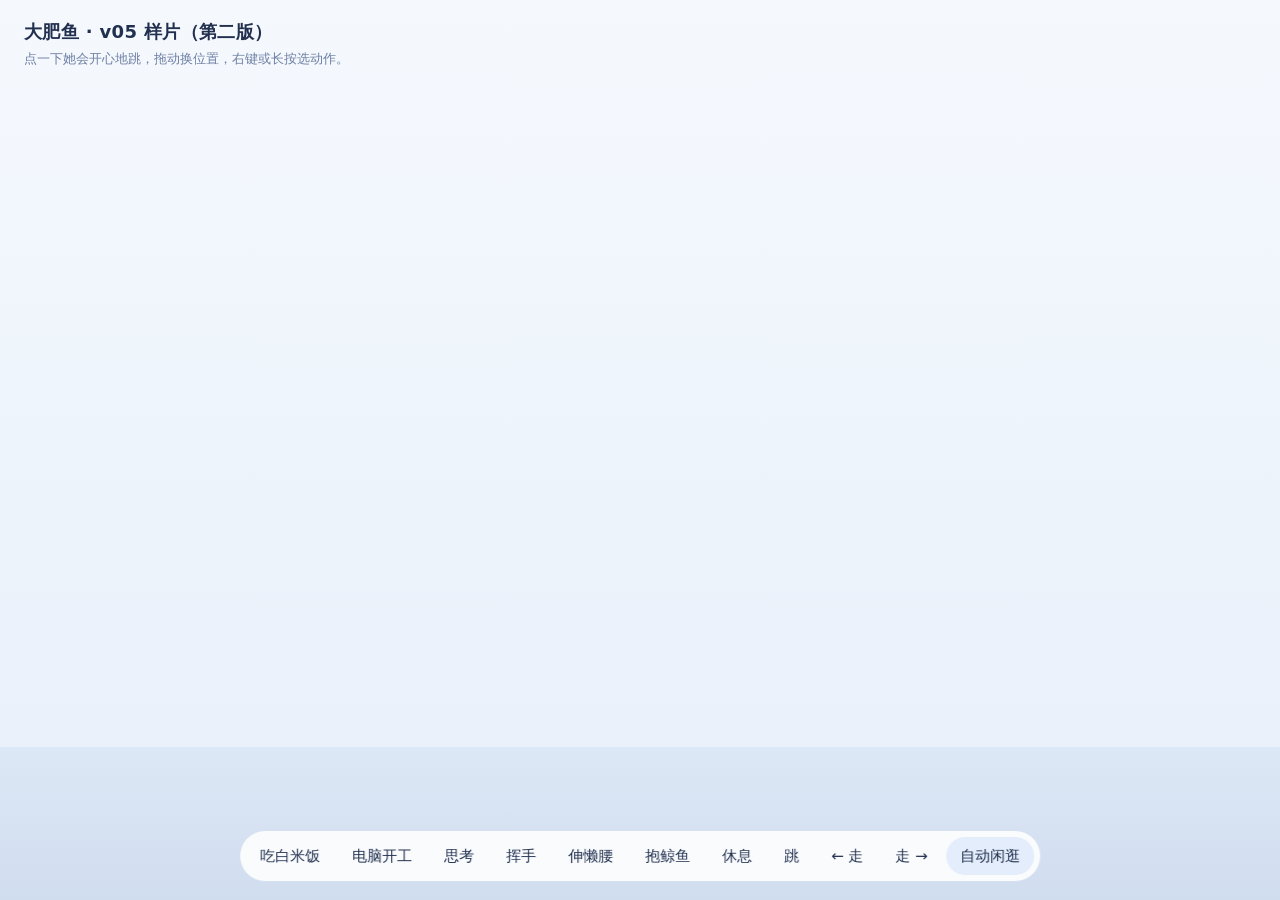
==== commit 8217ac3a: "Rebuild DeepSeek pet as v05: deformable idle model plus drawn pose sprites - New WebGL engine (engin" ====
--- a/index.html
+++ b/index.html
@@ -1,8 +1,83 @@
-<!doctype html><html lang="zh-CN"><head><meta charset="utf-8"><meta name="viewport" content="width=device-width,initial-scale=1,viewport-fit=cover"><meta name="theme-color" content="#edf5fb"><meta name="description" content="会自己散步、开工、吃饭和抱鲸鱼的 DeepSeek 大肥鱼网页桌宠。点击互动，右键选择动作。"><title>大肥鱼的小房间 · 高清互动桌宠</title><link rel="stylesheet" href="pet.css"><script defer src="motion.js"></script><script defer src="props.js"></script><script defer src="pet.js"></script></head><body>
-<header><a class="brand" href="https://ai-comic-hhxk233.pages.dev/">DeepSeek 大肥鱼<span>一只小鲸鱼的陪伴日常</span></a><div class="head-links"><a class="github" href="https://github.com/hhxk233/ai-work-pet">GitHub ↗</a><a href="downloads/deepseek-live2d-source.zip" download>下载模型 ↗</a><button data-help>怎么玩</button></div></header>
-<main><div class="intro"><span class="eyebrow">大肥鱼的小房间</span><h1>你忙你的，<br>我在这里。</h1><p>偶尔跑两步，偶尔敲敲键盘。<br>饭要好好吃，也要记得休息。</p></div><div class="scene-decoration" aria-hidden="true"></div><div class="floor" aria-hidden="true"></div><div id="pet" class="pet" tabindex="0" role="button" aria-label="大肥鱼，点击互动，右键选择动作"><span class="speech" role="status" aria-live="polite"></span><span class="shadow" aria-hidden="true"></span><canvas aria-hidden="true"></canvas></div></main>
-<div class="status" id="status" role="status">大肥鱼正在来这里……</div><div class="hint">点击互动 · 拖动换位置 · 右键或长按选动作</div>
-<nav class="dock" aria-label="桌宠互动"><button data-action="work">电脑开工</button><button data-action="rice">吃白米饭</button><button data-action="rest">抱抱鲸鱼</button><span class="divider"></span><button data-auto aria-pressed="true">自动闲逛</button><button data-menu aria-expanded="false" aria-controls="menu">动作 ⋯</button></nav>
-<div class="menu" id="menu" role="menu" hidden><div class="menu-title">今天想做什么？</div><button role="menuitem" data-action="wave">挥挥手 <kbd>你好呀</kbd></button><button role="menuitem" data-action="jump">开心跳一下</button><button role="menuitem" data-action="left">向左小跑</button><button role="menuitem" data-action="right">向右小跑</button><hr><button role="menuitem" data-action="work">打开电脑工作</button><button role="menuitem" data-action="rice">端起白米饭吃</button><button role="menuitem" data-action="rest">抱小鲸鱼休息</button><button role="menuitem" data-action="think">歪头想一想</button><button role="menuitem" data-action="stretch">伸个懒腰</button><button role="menuitem" data-action="failed">歪头撒个娇</button><button role="menuitem" data-action="idle">就在这里发呆</button><hr><button role="menuitem" data-auto aria-pressed="true">自动闲逛</button><button role="menuitem" data-size>切换大／小只</button><button role="menuitem" data-pause aria-pressed="false">暂停动画</button></div>
-<dialog class="help" id="help"><h2>大肥鱼会陪着你</h2><p>打开页面，她会自己散步，过一会儿随机工作、吃饭或休息。点击她会收到回应，也可以拖动她换个位置。</p><p>右键点击大肥鱼，或点底部“动作”，就能指定动作。手机支持长按。键盘聚焦她后按回车互动，按 Shift+F10 打开动作菜单。</p><p>不想她走动时可以关闭“自动闲逛”。系统开启减少动态效果时，默认安静待着。</p><p><a href="media/showcase.mp4">观看 2 分 20 秒展示视频</a> · <a href="downloads/deepseek-live2d-source.zip" download>下载分层模型与源文件</a></p><p class="reduce-note">非官方同人创作。按原设定重制的分层互动角色。眨眼、小步走动、抱鲸鱼，也会搬出电脑和吃白米饭。</p><button>知道啦</button></dialog><noscript>请启用 JavaScript 与大肥鱼互动。你也可以下载仓库中的图集和展示视频。</noscript>
-</body></html>
+<!doctype html>
+<html lang="zh-CN">
+<head>
+<meta charset="utf-8"><meta name="viewport" content="width=device-width,initial-scale=1">
+<title>大肥鱼 v05 · 样片（第二版）</title>
+<style>
+  :root { color-scheme: light; --ink:#22304f; --soft:#6d7fa3; --line:#d5e0f0; }
+  html,body { margin:0; height:100%; font:15px/1.6 "PingFang SC","Microsoft YaHei",system-ui,sans-serif; color:var(--ink); background:linear-gradient(#f5f9fe,#e7eff9); overflow:hidden; }
+  header { position:fixed; left:24px; top:18px; right:24px; display:flex; justify-content:space-between; align-items:flex-start; gap:16px; pointer-events:none; }
+  h1 { font-size:18px; margin:0; letter-spacing:.02em; } header p { margin:2px 0 0; color:var(--soft); font-size:13px; max-width:46ch; }
+  #floor { position:fixed; left:0; right:0; bottom:0; height:17vh; background:linear-gradient(#dde8f6,#d0ddef); }
+  #pet { position:fixed; bottom:calc(17vh - 26px); left:0; touch-action:none; cursor:grab; user-select:none; -webkit-user-select:none; }
+  #pet.drag { cursor:grabbing; }
+  #shadow { position:fixed; bottom:calc(17vh - 12px); height:24px; border-radius:50%; background:radial-gradient(closest-side,rgba(40,60,110,.26),rgba(40,60,110,0)); pointer-events:none; }
+  nav { position:fixed; left:50%; bottom:18px; transform:translateX(-50%); display:flex; gap:4px; max-width:96vw; overflow-x:auto; white-space:nowrap; padding:6px; background:rgba(255,255,255,.86); border:1px solid var(--line); border-radius:999px; backdrop-filter:blur(8px); }
+  button { font:inherit; color:var(--ink); background:transparent; border:0; padding:7px 14px; border-radius:999px; cursor:pointer; }
+  button:hover, button[aria-pressed="true"] { background:#e4edfb; }
+  #menu { position:fixed; display:none; flex-direction:column; min-width:132px; padding:6px; background:#fff; border:1px solid var(--line); border-radius:14px; box-shadow:0 10px 30px rgba(40,60,110,.16); z-index:5; }
+  #menu button { text-align:left; border-radius:9px; }
+  @media (max-width:520px){ header p{display:none} nav{max-width:94vw; overflow-x:auto} }
+</style>
+</head>
+<body>
+<header><div><h1>大肥鱼 · v05 样片（第二版）</h1><p>点一下她会开心地跳，拖动换位置，右键或长按选动作。</p></div></header>
+<div id="floor"></div><div id="shadow"></div>
+<canvas id="pet"></canvas>
+<nav aria-label="动作">
+  <button data-act="rice">吃白米饭</button><button data-act="laptop">电脑开工</button><button data-act="think">思考</button><button data-act="wave">挥手</button><button data-act="stretch">伸懒腰</button><button data-act="whale">抱鲸鱼</button><button data-act="rest">休息</button><button data-act="jump">跳</button>
+  <button data-act="walkL">← 走</button><button data-act="walkR">走 →</button>
+  <button id="auto" aria-pressed="true">自动闲逛</button>
+</nav>
+<div id="menu" role="menu"><button data-act="rice">吃白米饭</button><button data-act="laptop">电脑开工</button><button data-act="think">思考</button><button data-act="wave">挥手</button><button data-act="stretch">伸懒腰</button><button data-act="whale">抱鲸鱼</button><button data-act="rest">休息</button><button data-act="jump">跳一下</button><button data-act="walkL">向左走走</button><button data-act="walkR">向右走走</button><button data-act="halt">停下</button></div>
+<script src="engine/pet-engine.js"></script>
+<script src="characters/deepseek/rig.js"></script>
+<script src="characters/deepseek/motions.js"></script>
+<script src="characters/deepseek/load.js"></script>
+<script>
+(async () => {
+  const c = document.getElementById('pet'), sh = document.getElementById('shadow'), menu = document.getElementById('menu'), autoBtn = document.getElementById('auto');
+  const H = () => Math.max(280, Math.min(490, innerHeight * 0.55)), view = { w: 900, h: 990 };
+  let cssH = H(), cssW = cssH * view.w / view.h, S = cssH / view.h, dpr = Math.min(2, devicePixelRatio || 1);
+  const size = () => { cssH = H(); cssW = cssH * view.w / view.h; S = cssH / view.h; c.style.width = cssW + 'px'; c.style.height = cssH + 'px'; c.width = Math.round(cssW * dpr); c.height = Math.round(cssH * dpr); };
+  size(); addEventListener('resize', size);
+  const { pet, director } = await loadDeepSeek(c);
+  let x = innerWidth * 0.5 - cssW / 2, auto = true, idleFor = 0, nextAt = 3, walkLeft = 0, drag = null, lift = 0;
+  const act = a => { menu.style.display = 'none'; idleFor = 0;
+    if (a === 'walkL' || a === 'walkR') { director.stop(); director.walk(a === 'walkL' ? -1 : 1); walkLeft = 2.6; }
+    else if (a === 'halt') { director.halt(); walkLeft = 0; } else { director.halt(); walkLeft = 0; director.play(a); } };
+  document.querySelectorAll('[data-act]').forEach(b => b.addEventListener('click', e => { e.stopPropagation(); act(b.dataset.act); }));
+  autoBtn.onclick = () => { auto = !auto; autoBtn.setAttribute('aria-pressed', auto); if (!auto) { director.halt(); walkLeft = 0; } };
+  // click / drag / context menu / long-press
+  let press = null;
+  c.addEventListener('pointerdown', e => { if (e.button === 2) return; c.setPointerCapture(e.pointerId); press = { x: e.clientX, y: e.clientY, x0: x, t: performance.now(), moved: false, timer: setTimeout(() => { if (press && !press.moved) { openMenu(press.x, press.y); press = null; } }, 520) }; });
+  c.addEventListener('pointermove', e => { if (!press) return; const dx = e.clientX - press.x; if (Math.abs(dx) > 5 || Math.abs(e.clientY - press.y) > 5) { press.moved = true; clearTimeout(press.timer); c.classList.add('drag'); director.halt(); walkLeft = 0; } if (press.moved) { const nx = press.x0 + dx; drag = { v: (nx - x) }; x = nx; } });
+  const up = () => { if (!press) return; clearTimeout(press.timer); c.classList.remove('drag'); if (!press.moved && !director.busy) act('jump'); press = null; drag = null; };
+  c.addEventListener('pointerup', up); c.addEventListener('pointercancel', up);
+  const openMenu = (px, py) => { menu.style.display = 'flex'; menu.style.left = Math.min(px, innerWidth - 150) + 'px'; menu.style.top = Math.max(8, Math.min(py - 20, innerHeight - 220)) + 'px'; };
+  c.addEventListener('contextmenu', e => { e.preventDefault(); openMenu(e.clientX, e.clientY); });
+  addEventListener('pointerdown', e => { if (!menu.contains(e.target) && e.target !== c) menu.style.display = 'none'; });
+
+  let last = performance.now();
+  function frame(now) {
+    const dt = Math.min(0.05, (now - last) / 1000); last = now;
+    if (auto && !press) {                         // roam: stroll now and then, sometimes think or wave
+      if (walkLeft > 0) { walkLeft -= dt; if (walkLeft <= 0) director.halt(); }
+      else if (!director.busy && director.walkW === 0) { idleFor += dt; if (idleFor > nextAt) { idleFor = 0; nextAt = 3 + Math.random() * 5; const r = Math.random();
+        if (r < 0.55) { const mid = x + cssW / 2; const dir = mid < innerWidth * 0.25 ? 1 : mid > innerWidth * 0.75 ? -1 : (Math.random() < 0.5 ? -1 : 1); director.walk(dir); walkLeft = 1.6 + Math.random() * 2.4; }
+        else { const pool = ['think', 'wave', 'stretch', 'jump', 'rice', 'laptop', 'whale', 'rest']; director.play(pool[Math.floor(Math.random() * pool.length)]); } } }
+    } else if (walkLeft > 0) { walkLeft -= dt; if (walkLeft <= 0) director.halt(); }
+    director.update(pet, dt);
+    if (drag) { pet.P.lean += Math.max(-14, Math.min(14, drag.v * 1.4)); drag.v *= 0.8; }   // dragging tugs the body; hair and tail follow through
+    pet.update(dt); pet.draw();
+    x += director.vx * S * dt; const minX = -cssW * 0.25, maxX = innerWidth - cssW * 0.75;
+    if (x < minX) { x = minX; if (director.walkTarget) director.walk(1); } if (x > maxX) { x = maxX; if (director.walkTarget) director.walk(-1); }
+    c.style.transform = `translate3d(${x}px,0,0)`;
+    const k = 1 - pet.P.jump / 90, sw = 190 * S * 1.05 * k; sh.style.width = sw + 'px'; sh.style.left = (x + (500 - 60) * S - sw / 2) + 'px'; sh.style.opacity = k;
+    requestAnimationFrame(frame);
+  }
+  requestAnimationFrame(frame);
+})().catch(e => { document.body.insertAdjacentHTML('beforeend', '<pre style="position:fixed;left:24px;top:90px;color:#b00">' + (e.stack || e) + '</pre>'); });
+</script>
+</body>
+</html>
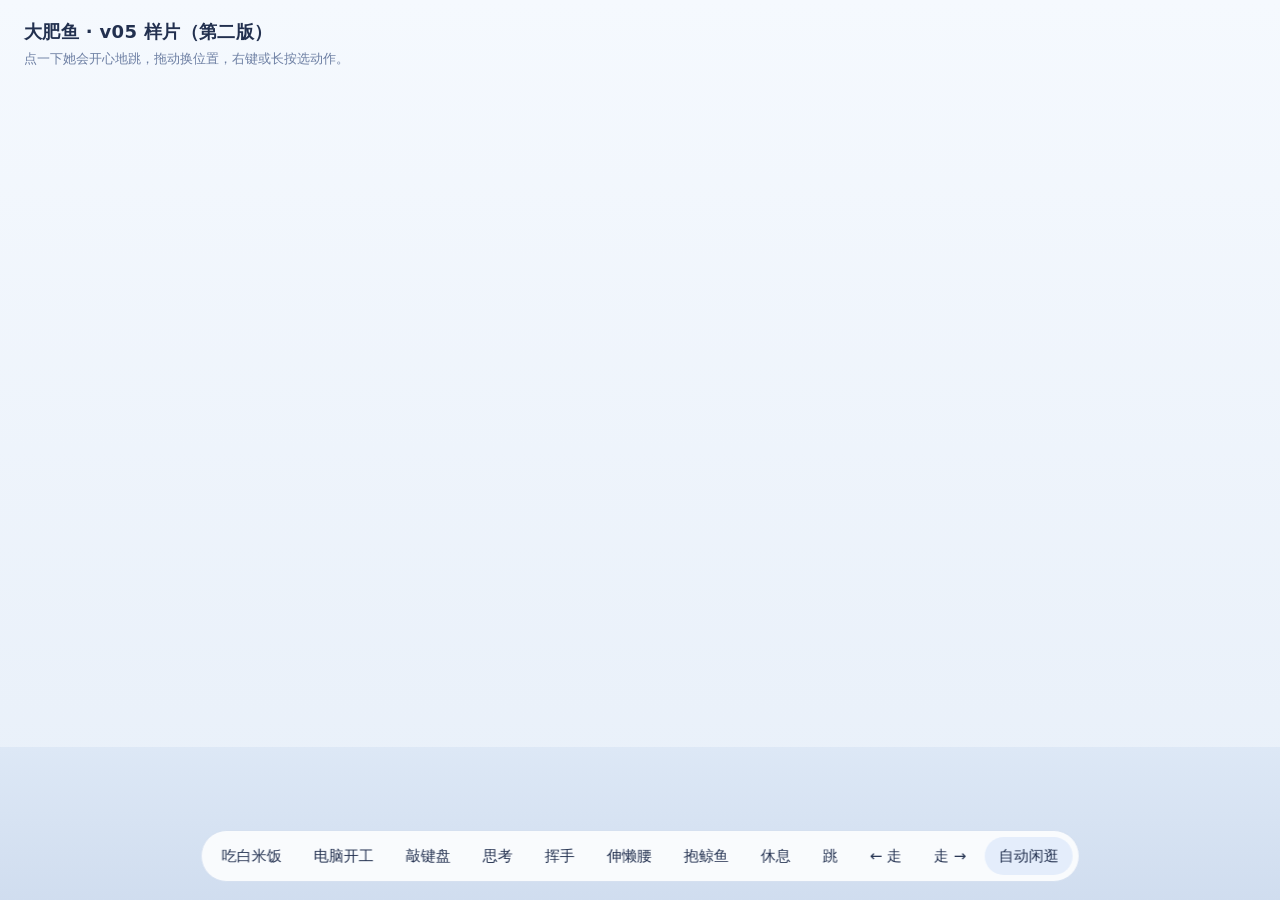
==== commit 7e34b6fe: "Redrawn rice and laptop poses, keep the v04 laptop as a second action, align sprites to the idle mod" ====
--- a/index.html
+++ b/index.html
@@ -25,11 +25,11 @@
 <div id="floor"></div><div id="shadow"></div>
 <canvas id="pet"></canvas>
 <nav aria-label="动作">
-  <button data-act="rice">吃白米饭</button><button data-act="laptop">电脑开工</button><button data-act="think">思考</button><button data-act="wave">挥手</button><button data-act="stretch">伸懒腰</button><button data-act="whale">抱鲸鱼</button><button data-act="rest">休息</button><button data-act="jump">跳</button>
+  <button data-act="rice">吃白米饭</button><button data-act="laptop">电脑开工</button><button data-act="typing">敲键盘</button><button data-act="think">思考</button><button data-act="wave">挥手</button><button data-act="stretch">伸懒腰</button><button data-act="whale">抱鲸鱼</button><button data-act="rest">休息</button><button data-act="jump">跳</button>
   <button data-act="walkL">← 走</button><button data-act="walkR">走 →</button>
   <button id="auto" aria-pressed="true">自动闲逛</button>
 </nav>
-<div id="menu" role="menu"><button data-act="rice">吃白米饭</button><button data-act="laptop">电脑开工</button><button data-act="think">思考</button><button data-act="wave">挥手</button><button data-act="stretch">伸懒腰</button><button data-act="whale">抱鲸鱼</button><button data-act="rest">休息</button><button data-act="jump">跳一下</button><button data-act="walkL">向左走走</button><button data-act="walkR">向右走走</button><button data-act="halt">停下</button></div>
+<div id="menu" role="menu"><button data-act="rice">吃白米饭</button><button data-act="laptop">电脑开工</button><button data-act="typing">敲键盘</button><button data-act="think">思考</button><button data-act="wave">挥手</button><button data-act="stretch">伸懒腰</button><button data-act="whale">抱鲸鱼</button><button data-act="rest">休息</button><button data-act="jump">跳一下</button><button data-act="walkL">向左走走</button><button data-act="walkR">向右走走</button><button data-act="halt">停下</button></div>
 <script src="engine/pet-engine.js"></script>
 <script src="characters/deepseek/rig.js"></script>
 <script src="characters/deepseek/motions.js"></script>
@@ -65,7 +65,7 @@
       if (walkLeft > 0) { walkLeft -= dt; if (walkLeft <= 0) director.halt(); }
       else if (!director.busy && director.walkW === 0) { idleFor += dt; if (idleFor > nextAt) { idleFor = 0; nextAt = 3 + Math.random() * 5; const r = Math.random();
         if (r < 0.55) { const mid = x + cssW / 2; const dir = mid < innerWidth * 0.25 ? 1 : mid > innerWidth * 0.75 ? -1 : (Math.random() < 0.5 ? -1 : 1); director.walk(dir); walkLeft = 1.6 + Math.random() * 2.4; }
-        else { const pool = ['think', 'wave', 'stretch', 'jump', 'rice', 'laptop', 'whale', 'rest']; director.play(pool[Math.floor(Math.random() * pool.length)]); } } }
+        else { const pool = ['think', 'wave', 'stretch', 'jump', 'rice', 'laptop', 'typing', 'whale', 'rest']; director.play(pool[Math.floor(Math.random() * pool.length)]); } } }
     } else if (walkLeft > 0) { walkLeft -= dt; if (walkLeft <= 0) director.halt(); }
     director.update(pet, dt);
     if (drag) { pet.P.lean += Math.max(-14, Math.min(14, drag.v * 1.4)); drag.v *= 0.8; }   // dragging tugs the body; hair and tail follow through
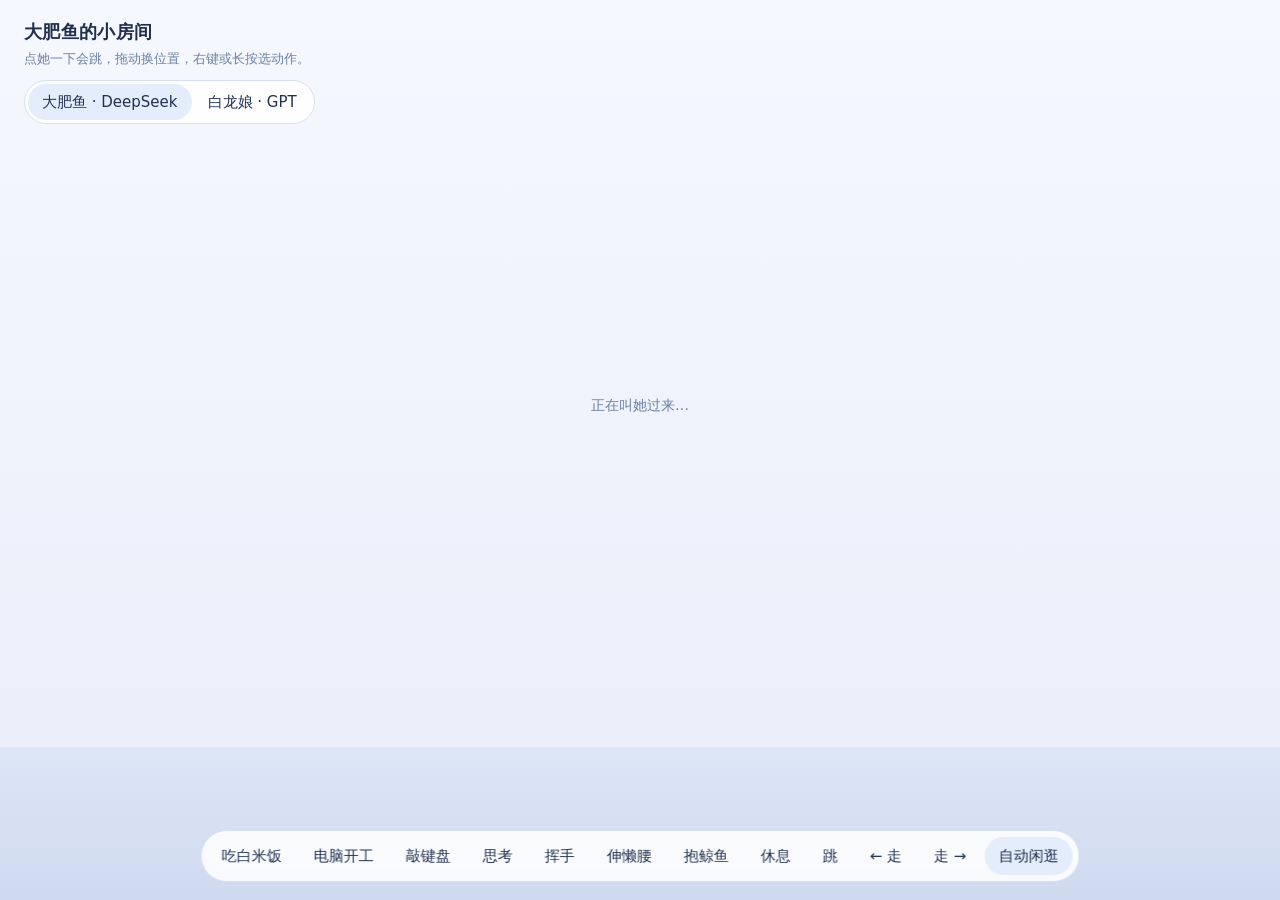
==== commit 5994ee04: "Add the GPT pet (白龙娘) and a pet switch on the web build - characters/gpt: layered model (idle, blink" ====
--- a/index.html
+++ b/index.html
@@ -2,81 +2,120 @@
 <html lang="zh-CN">
 <head>
 <meta charset="utf-8"><meta name="viewport" content="width=device-width,initial-scale=1">
-<title>大肥鱼 v05 · 样片（第二版）</title>
+<title>AI 桌宠 · 大肥鱼和白龙娘</title>
 <style>
   :root { color-scheme: light; --ink:#22304f; --soft:#6d7fa3; --line:#d5e0f0; }
-  html,body { margin:0; height:100%; font:15px/1.6 "PingFang SC","Microsoft YaHei",system-ui,sans-serif; color:var(--ink); background:linear-gradient(#f5f9fe,#e7eff9); overflow:hidden; }
+  html,body { margin:0; height:100%; font:15px/1.6 "PingFang SC","Microsoft YaHei",system-ui,sans-serif; color:var(--ink); background:linear-gradient(#f5f8fe,#e8edf9); overflow:hidden; }
   header { position:fixed; left:24px; top:18px; right:24px; display:flex; justify-content:space-between; align-items:flex-start; gap:16px; pointer-events:none; }
   h1 { font-size:18px; margin:0; letter-spacing:.02em; } header p { margin:2px 0 0; color:var(--soft); font-size:13px; max-width:46ch; }
-  #floor { position:fixed; left:0; right:0; bottom:0; height:17vh; background:linear-gradient(#dde8f6,#d0ddef); }
-  #pet { position:fixed; bottom:calc(17vh - 26px); left:0; touch-action:none; cursor:grab; user-select:none; -webkit-user-select:none; }
-  #pet.drag { cursor:grabbing; }
+  header a { pointer-events:auto; color:var(--ink); text-decoration:none; border:1px solid var(--line); background:rgba(255,255,255,.8); border-radius:999px; padding:7px 14px; margin-left:8px; font-size:13px; white-space:nowrap; }
+  header .links { display:flex; }
+  #pets { pointer-events:auto; display:inline-flex; gap:2px; margin-top:10px; padding:3px; background:rgba(255,255,255,.86); border:1px solid var(--line); border-radius:999px; }
+  #pets button { padding:6px 14px; white-space:nowrap; }
+  #floor { position:fixed; left:0; right:0; bottom:0; height:17vh; background:linear-gradient(#dde6f6,#d0daef); }
+  canvas.pet { position:fixed; bottom:calc(17vh - 26px); left:0; touch-action:none; cursor:grab; user-select:none; -webkit-user-select:none; }
+  canvas.pet.drag { cursor:grabbing; }
   #shadow { position:fixed; bottom:calc(17vh - 12px); height:24px; border-radius:50%; background:radial-gradient(closest-side,rgba(40,60,110,.26),rgba(40,60,110,0)); pointer-events:none; }
   nav { position:fixed; left:50%; bottom:18px; transform:translateX(-50%); display:flex; gap:4px; max-width:96vw; overflow-x:auto; white-space:nowrap; padding:6px; background:rgba(255,255,255,.86); border:1px solid var(--line); border-radius:999px; backdrop-filter:blur(8px); }
   button { font:inherit; color:var(--ink); background:transparent; border:0; padding:7px 14px; border-radius:999px; cursor:pointer; }
   button:hover, button[aria-pressed="true"] { background:#e4edfb; }
   #menu { position:fixed; display:none; flex-direction:column; min-width:132px; padding:6px; background:#fff; border:1px solid var(--line); border-radius:14px; box-shadow:0 10px 30px rgba(40,60,110,.16); z-index:5; }
   #menu button { text-align:left; border-radius:9px; }
-  @media (max-width:520px){ header p{display:none} nav{max-width:94vw; overflow-x:auto} }
+  #wait { position:fixed; left:50%; top:45%; transform:translate(-50%,-50%); color:var(--soft); font-size:14px; }
+  @media (max-width:520px){ header p{display:none} nav{max-width:94vw; overflow-x:auto} #pets .who{display:none} #pets button{padding:6px 11px} }
 </style>
 </head>
 <body>
-<header><div><h1>大肥鱼 · v05 样片（第二版）</h1><p>点一下她会开心地跳，拖动换位置，右键或长按选动作。</p></div></header>
+<header><div><h1 id="title">AI 桌宠的小房间</h1><p>点她一下会跳，拖动换位置，右键或长按选动作。</p><div id="pets" role="group" aria-label="换桌宠"></div></div><div class="links"></div></header>
 <div id="floor"></div><div id="shadow"></div>
-<canvas id="pet"></canvas>
-<nav aria-label="动作">
-  <button data-act="rice">吃白米饭</button><button data-act="laptop">电脑开工</button><button data-act="typing">敲键盘</button><button data-act="think">思考</button><button data-act="wave">挥手</button><button data-act="stretch">伸懒腰</button><button data-act="whale">抱鲸鱼</button><button data-act="rest">休息</button><button data-act="jump">跳</button>
-  <button data-act="walkL">← 走</button><button data-act="walkR">走 →</button>
-  <button id="auto" aria-pressed="true">自动闲逛</button>
-</nav>
-<div id="menu" role="menu"><button data-act="rice">吃白米饭</button><button data-act="laptop">电脑开工</button><button data-act="typing">敲键盘</button><button data-act="think">思考</button><button data-act="wave">挥手</button><button data-act="stretch">伸懒腰</button><button data-act="whale">抱鲸鱼</button><button data-act="rest">休息</button><button data-act="jump">跳一下</button><button data-act="walkL">向左走走</button><button data-act="walkR">向右走走</button><button data-act="halt">停下</button></div>
+<div id="wait" hidden>正在叫她过来…</div>
+<nav id="acts" aria-label="动作"></nav>
+<div id="menu" role="menu"></div>
 <script src="engine/pet-engine.js"></script>
-<script src="characters/deepseek/rig.js"></script>
-<script src="characters/deepseek/motions.js"></script>
-<script src="characters/deepseek/load.js"></script>
+<script src="engine/director.js"></script>
 <script>
+// Each pet: where its files are, the loader its load.js defines, and its action buttons.
+const PETS = {
+  deepseek: { name: '大肥鱼', who: 'DeepSeek', dir: 'characters/deepseek/', ext: 'DEEPSEEK_EXT', loader: 'loadDeepSeek', view: 60,
+    acts: [['rice', '吃白米饭'], ['laptop', '电脑开工'], ['typing', '敲键盘'], ['think', '思考'], ['wave', '挥手'], ['stretch', '伸懒腰'], ['whale', '抱鲸鱼'], ['rest', '休息'], ['jump', '跳']] },
+  gpt: { name: '白龙娘', who: 'GPT', dir: 'characters/gpt/', ext: 'GPT_EXT', loader: 'loadGPT', view: 50,
+    acts: [['cookie', '吃小饼干'], ['laptop', '笔记本'], ['mug', '喝一口'], ['think', '想一想'], ['wave', '挥手'], ['pout', '吃醋'], ['pillow', '白龙抱枕'], ['stretch', '伸懒腰'], ['sleep', '晚安'], ['jump', '跳']] },
+};
+const get = k => { try { return localStorage.getItem(k); } catch { return null; } }, set = (k, v) => { try { localStorage.setItem(k, v); } catch {} };
+const loadScript = src => new Promise((ok, no) => { const s = document.createElement('script'); s.src = src; s.onload = ok; s.onerror = no; document.head.append(s); });
 (async () => {
-  const c = document.getElementById('pet'), sh = document.getElementById('shadow'), menu = document.getElementById('menu'), autoBtn = document.getElementById('auto');
+  const q = new URLSearchParams(location.search).get('pet');
+  let cur = PETS[q] ? q : PETS[get('ai-pet-choice')] ? get('ai-pet-choice') : 'deepseek';
+  const sh = document.getElementById('shadow'), menu = document.getElementById('menu'), nav = document.getElementById('acts'), tabs = document.getElementById('pets'), wait = document.getElementById('wait');
   const H = () => Math.max(280, Math.min(490, innerHeight * 0.55)), view = { w: 900, h: 990 };
-  let cssH = H(), cssW = cssH * view.w / view.h, S = cssH / view.h, dpr = Math.min(2, devicePixelRatio || 1);
-  const size = () => { cssH = H(); cssW = cssH * view.w / view.h; S = cssH / view.h; c.style.width = cssW + 'px'; c.style.height = cssH + 'px'; c.width = Math.round(cssW * dpr); c.height = Math.round(cssH * dpr); };
-  size(); addEventListener('resize', size);
-  const { pet, director } = await loadDeepSeek(c);
-  let x = innerWidth * 0.5 - cssW / 2, auto = true, idleFor = 0, nextAt = 3, walkLeft = 0, drag = null, lift = 0;
-  const act = a => { menu.style.display = 'none'; idleFor = 0;
-    if (a === 'walkL' || a === 'walkR') { director.stop(); director.walk(a === 'walkL' ? -1 : 1); walkLeft = 2.6; }
-    else if (a === 'halt') { director.halt(); walkLeft = 0; } else { director.halt(); walkLeft = 0; director.play(a); } };
-  document.querySelectorAll('[data-act]').forEach(b => b.addEventListener('click', e => { e.stopPropagation(); act(b.dataset.act); }));
-  autoBtn.onclick = () => { auto = !auto; autoBtn.setAttribute('aria-pressed', auto); if (!auto) { director.halt(); walkLeft = 0; } };
+  let cssH, cssW, S, dpr = Math.min(2, devicePixelRatio || 1);
+  const apps = {}, loading = {};
+  const size = () => { cssH = H(); cssW = cssH * view.w / view.h; S = cssH / view.h;
+    for (const k in apps) { const c = apps[k].c; c.style.width = cssW + 'px'; c.style.height = cssH + 'px'; c.width = Math.round(cssW * dpr); c.height = Math.round(cssH * dpr); } };
+  async function boot(key) {                    // one canvas per pet, loaded the first time she is picked
+    const P = PETS[key];                            // this copy uses the PNG textures in characters/; web/index.html uses WebP
+    for (const f of ['rig.js', 'motions.js', 'load.js']) await loadScript(P.dir + f);
+    const c = document.createElement('canvas'); c.className = 'pet'; c.hidden = true; document.body.insertBefore(c, nav);
+    apps[key] = { c }; size(); bindPointer(c);
+    const { pet, director } = await window[P.loader](c, P.dir);
+    return Object.assign(apps[key], { pet, director });
+  }
+  const getApp = key => loading[key] = loading[key] || boot(key);
+
+  let app = null, x = innerWidth * 0.5, auto = true, idleFor = 0, nextAt = 3, walkLeft = 0, press = null, drag = null;
+  const act = a => { menu.style.display = 'none'; idleFor = 0; if (!app) return; const d = app.director;
+    if (a === 'walkL' || a === 'walkR') { d.stop(); d.walk(a === 'walkL' ? -1 : 1); walkLeft = 2.6; }
+    else if (a === 'halt') { d.halt(); walkLeft = 0; } else { d.halt(); walkLeft = 0; d.play(a); } };
+  const buttons = () => { const A = PETS[cur].acts;
+    nav.innerHTML = A.map(a => `<button data-act="${a[0]}">${a[1]}</button>`).join('') + '<button data-act="walkL">← 走</button><button data-act="walkR">走 →</button><button id="auto" aria-pressed="' + auto + '">自动闲逛</button>';
+    menu.innerHTML = A.map(a => `<button data-act="${a[0]}">${a[1]}</button>`).join('') + '<button data-act="walkL">向左走走</button><button data-act="walkR">向右走走</button><button data-act="halt">停下</button>';
+    tabs.innerHTML = Object.keys(PETS).map(k => `<button data-pet="${k}" aria-pressed="${k === cur}">${PETS[k].name}<span class="who"> · ${PETS[k].who}</span></button>`).join('');
+    document.getElementById('title').textContent = PETS[cur].name + '的小房间'; document.title = PETS[cur].name + ' · AI 桌宠'; };
+  document.addEventListener('click', e => { const b = e.target.closest('[data-act]'), p = e.target.closest('[data-pet]');
+    if (b) { e.stopPropagation(); act(b.dataset.act); } if (p) pick(p.dataset.pet);
+    if (e.target.id === 'auto') { auto = !auto; e.target.setAttribute('aria-pressed', auto); if (!auto && app) { app.director.halt(); walkLeft = 0; } } });
+  async function pick(key) {
+    cur = key; set('ai-pet-choice', key); buttons(); const u = new URL(location.href); u.searchParams.set('pet', key); history.replaceState(null, '', u);
+    if (!apps[key] || !apps[key].pet) wait.hidden = false;
+    try { const a = await getApp(key); if (cur !== key) return; wait.hidden = true;
+      if (app && app !== a) { app.c.hidden = true; app.director.halt(); } const first = !app; app = a; app.c.hidden = false; walkLeft = 0; idleFor = 0;
+      if (first) x = innerWidth * 0.5 - cssW / 2; else app.director.play('happy'); }
+    catch (e) { wait.textContent = '没能加载 ' + PETS[key].name + '，刷新试试'; console.error(e); }
+  }
   // click / drag / context menu / long-press
-  let press = null;
-  c.addEventListener('pointerdown', e => { if (e.button === 2) return; c.setPointerCapture(e.pointerId); press = { x: e.clientX, y: e.clientY, x0: x, t: performance.now(), moved: false, timer: setTimeout(() => { if (press && !press.moved) { openMenu(press.x, press.y); press = null; } }, 520) }; });
-  c.addEventListener('pointermove', e => { if (!press) return; const dx = e.clientX - press.x; if (Math.abs(dx) > 5 || Math.abs(e.clientY - press.y) > 5) { press.moved = true; clearTimeout(press.timer); c.classList.add('drag'); director.halt(); walkLeft = 0; } if (press.moved) { const nx = press.x0 + dx; drag = { v: (nx - x) }; x = nx; } });
-  const up = () => { if (!press) return; clearTimeout(press.timer); c.classList.remove('drag'); if (!press.moved && !director.busy) act('jump'); press = null; drag = null; };
-  c.addEventListener('pointerup', up); c.addEventListener('pointercancel', up);
-  const openMenu = (px, py) => { menu.style.display = 'flex'; menu.style.left = Math.min(px, innerWidth - 150) + 'px'; menu.style.top = Math.max(8, Math.min(py - 20, innerHeight - 220)) + 'px'; };
-  c.addEventListener('contextmenu', e => { e.preventDefault(); openMenu(e.clientX, e.clientY); });
-  addEventListener('pointerdown', e => { if (!menu.contains(e.target) && e.target !== c) menu.style.display = 'none'; });
+  const openMenu = (px, py) => { menu.style.display = 'flex'; menu.style.left = Math.min(px, innerWidth - 150) + 'px'; menu.style.top = Math.max(8, Math.min(py - 20, innerHeight - 260)) + 'px'; };
+  function bindPointer(c) {
+    c.addEventListener('pointerdown', e => { if (e.button === 2 || !app) return; c.setPointerCapture(e.pointerId); press = { x: e.clientX, y: e.clientY, x0: x, moved: false, timer: setTimeout(() => { if (press && !press.moved) { openMenu(press.x, press.y); press = null; } }, 520) }; });
+    c.addEventListener('pointermove', e => { if (!press) return; const dx = e.clientX - press.x; if (Math.abs(dx) > 5 || Math.abs(e.clientY - press.y) > 5) { press.moved = true; clearTimeout(press.timer); c.classList.add('drag'); app.director.halt(); walkLeft = 0; } if (press.moved) { const nx = press.x0 + dx; drag = { v: nx - x }; x = nx; } });
+    const up = () => { if (!press) return; clearTimeout(press.timer); c.classList.remove('drag'); if (!press.moved && !app.director.busy) act('jump'); press = null; drag = null; };
+    c.addEventListener('pointerup', up); c.addEventListener('pointercancel', up);
+    c.addEventListener('contextmenu', e => { e.preventDefault(); openMenu(e.clientX, e.clientY); });
+  }
+  addEventListener('pointerdown', e => { if (!menu.contains(e.target) && !(e.target.classList && e.target.classList.contains('pet'))) menu.style.display = 'none'; });
+  addEventListener('resize', size);
 
   let last = performance.now();
   function frame(now) {
     const dt = Math.min(0.05, (now - last) / 1000); last = now;
-    if (auto && !press) {                         // roam: stroll now and then, sometimes think or wave
-      if (walkLeft > 0) { walkLeft -= dt; if (walkLeft <= 0) director.halt(); }
-      else if (!director.busy && director.walkW === 0) { idleFor += dt; if (idleFor > nextAt) { idleFor = 0; nextAt = 3 + Math.random() * 5; const r = Math.random();
-        if (r < 0.55) { const mid = x + cssW / 2; const dir = mid < innerWidth * 0.25 ? 1 : mid > innerWidth * 0.75 ? -1 : (Math.random() < 0.5 ? -1 : 1); director.walk(dir); walkLeft = 1.6 + Math.random() * 2.4; }
-        else { const pool = ['think', 'wave', 'stretch', 'jump', 'rice', 'laptop', 'typing', 'whale', 'rest']; director.play(pool[Math.floor(Math.random() * pool.length)]); } } }
-    } else if (walkLeft > 0) { walkLeft -= dt; if (walkLeft <= 0) director.halt(); }
-    director.update(pet, dt);
-    if (drag) { pet.P.lean += Math.max(-14, Math.min(14, drag.v * 1.4)); drag.v *= 0.8; }   // dragging tugs the body; hair and tail follow through
-    pet.update(dt); pet.draw();
-    x += director.vx * S * dt; const minX = -cssW * 0.25, maxX = innerWidth - cssW * 0.75;
-    if (x < minX) { x = minX; if (director.walkTarget) director.walk(1); } if (x > maxX) { x = maxX; if (director.walkTarget) director.walk(-1); }
-    c.style.transform = `translate3d(${x}px,0,0)`;
-    const k = 1 - pet.P.jump / 90, sw = 190 * S * 1.05 * k; sh.style.width = sw + 'px'; sh.style.left = (x + (500 - 60) * S - sw / 2) + 'px'; sh.style.opacity = k;
+    if (app) { const { pet, director } = app;
+      if (auto && !press) {                       // roam: stroll now and then, sometimes do something
+        if (walkLeft > 0) { walkLeft -= dt; if (walkLeft <= 0) director.halt(); }
+        else if (!director.busy && director.walkW === 0) { idleFor += dt; if (idleFor > nextAt) { idleFor = 0; nextAt = 3 + Math.random() * 5; const r = Math.random();
+          if (r < 0.55) { const mid = x + cssW / 2; const dir = mid < innerWidth * 0.25 ? 1 : mid > innerWidth * 0.75 ? -1 : (Math.random() < 0.5 ? -1 : 1); director.walk(dir); walkLeft = 1.6 + Math.random() * 2.4; }
+          else { const A = PETS[cur].acts; director.play(A[Math.floor(Math.random() * A.length)][0]); } } }
+      } else if (walkLeft > 0) { walkLeft -= dt; if (walkLeft <= 0) director.halt(); }
+      director.update(pet, dt);
+      if (drag) { pet.P.lean += Math.max(-14, Math.min(14, drag.v * 1.4)); drag.v *= 0.8; }   // dragging tugs the body; hair and tail follow through
+      pet.update(dt); pet.draw();
+      x += director.vx * S * dt; const minX = -cssW * 0.25, maxX = innerWidth - cssW * 0.75;
+      if (x < minX) { x = minX; if (director.walkTarget) director.walk(1); } if (x > maxX) { x = maxX; if (director.walkTarget) director.walk(-1); }
+      app.c.style.transform = `translate3d(${x}px,0,0)`;
+      const k = 1 - pet.P.jump / 90, sw = 190 * S * 1.05 * k * (cur === 'gpt' ? 1.2 : 1); sh.style.width = sw + 'px'; sh.style.left = (x + (500 - PETS[cur].view) * S - sw / 2) + 'px'; sh.style.opacity = k;
+      window.petRoom = { pet, director, name: cur, pick };
+    }
     requestAnimationFrame(frame);
   }
-  requestAnimationFrame(frame);
+  buttons(); size(); await pick(cur); requestAnimationFrame(frame);
 })().catch(e => { document.body.insertAdjacentHTML('beforeend', '<pre style="position:fixed;left:24px;top:90px;color:#b00">' + (e.stack || e) + '</pre>'); });
 </script>
 </body>
